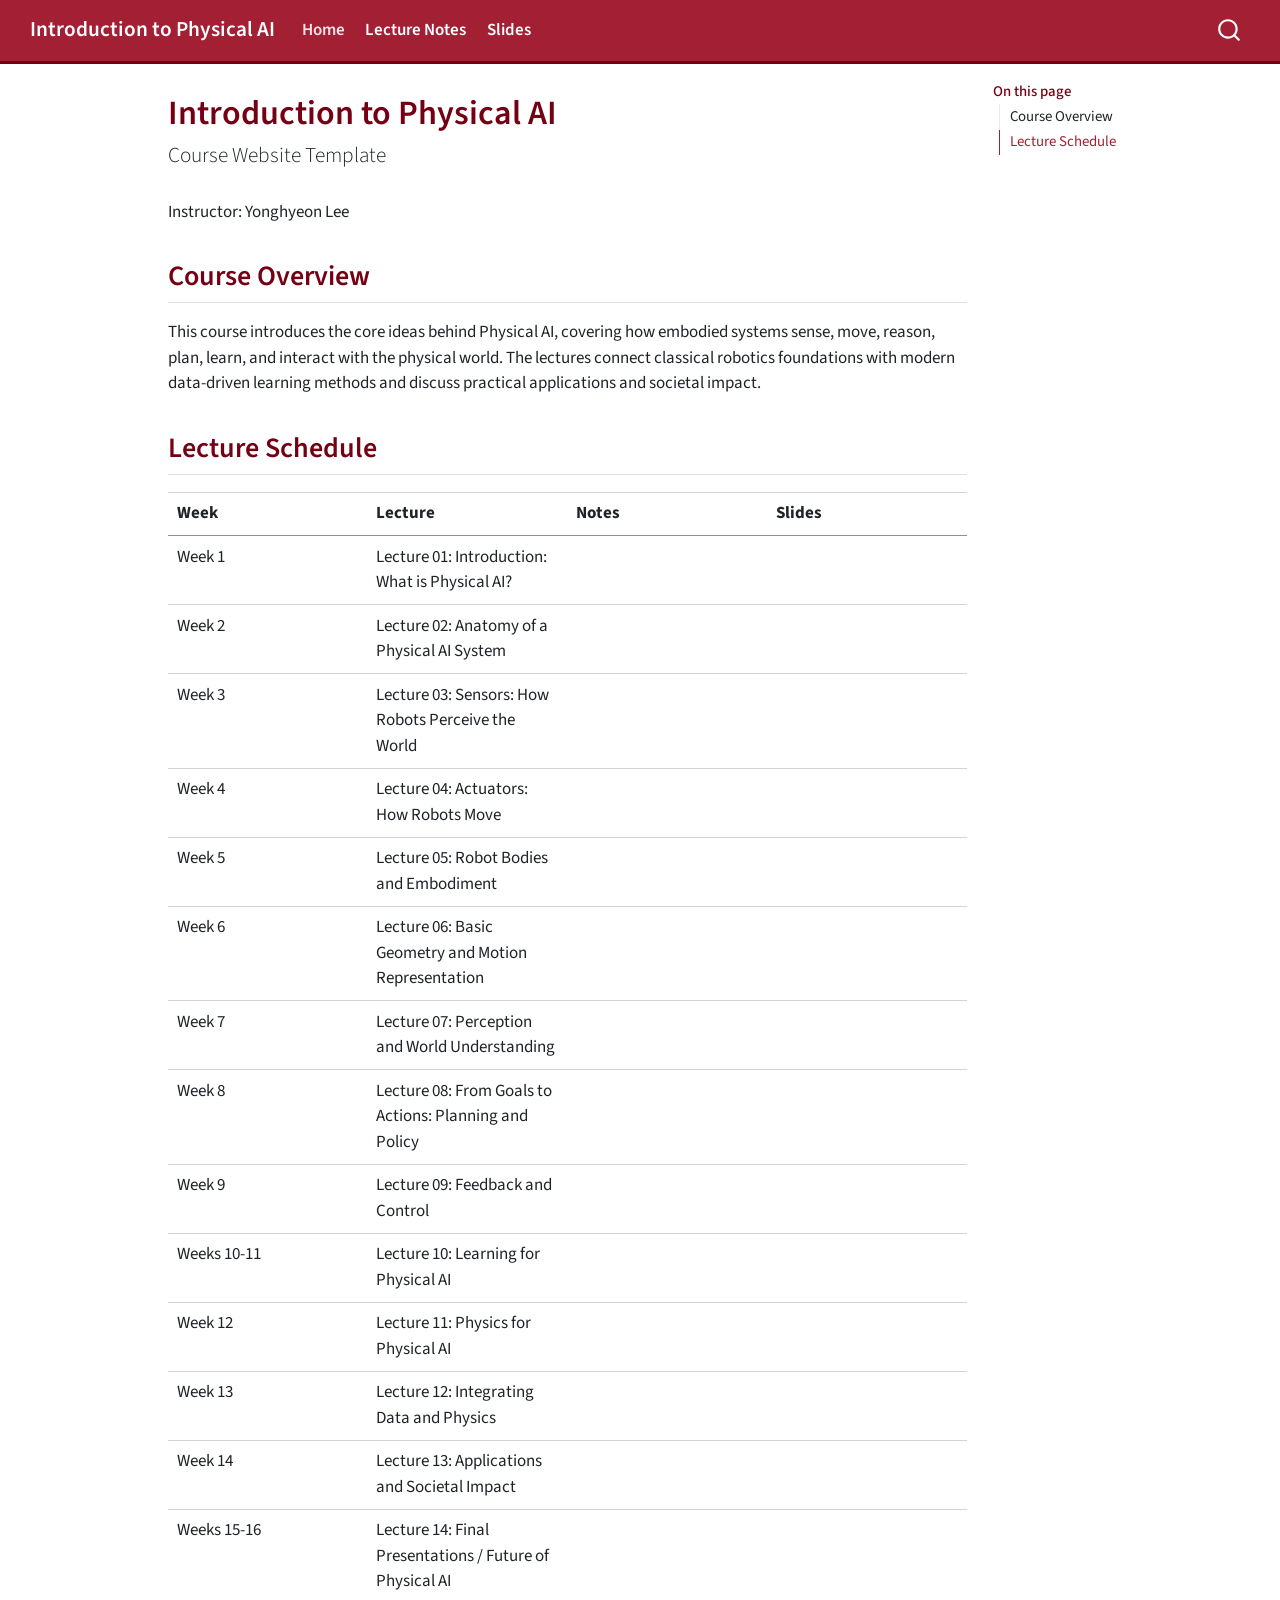
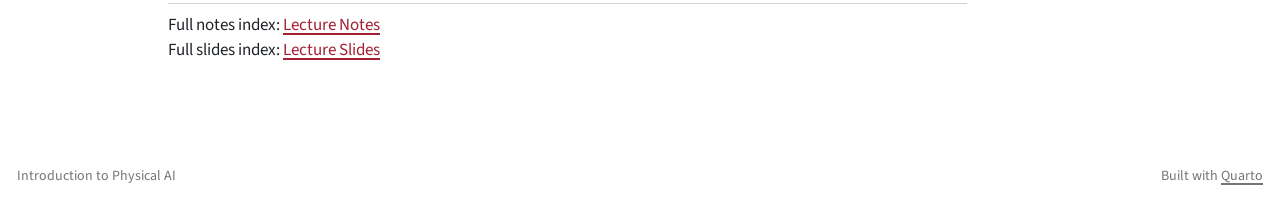
==== docs/index.html @ 6c6671f2 "update" ====
<!DOCTYPE html>
<html xmlns="http://www.w3.org/1999/xhtml" lang="en" xml:lang="en"><head>

<meta charset="utf-8">
<meta name="generator" content="quarto-1.9.36">

<meta name="viewport" content="width=device-width, initial-scale=1.0, user-scalable=yes">


<title>Introduction to Physical AI</title>
<style>
/* Default styles provided by pandoc.
** See https://pandoc.org/MANUAL.html#variables-for-html for config info.
*/
code{white-space: pre-wrap;}
span.smallcaps{font-variant: small-caps;}
div.columns{display: flex; gap: min(4vw, 1.5em);}
div.column{flex: auto; overflow-x: auto;}
div.hanging-indent{margin-left: 1.5em; text-indent: -1.5em;}
ul.task-list{list-style: none;}
ul.task-list li input[type="checkbox"] {
  width: 0.8em;
  margin: 0 0.8em 0.2em -1em; /* quarto-specific, see https://github.com/quarto-dev/quarto-cli/issues/4556 */ 
  vertical-align: middle;
}
</style>


<script src="site_libs/quarto-nav/quarto-nav.js"></script>
<script src="site_libs/quarto-nav/headroom.min.js"></script>
<script src="site_libs/clipboard/clipboard.min.js"></script>
<script src="site_libs/quarto-search/autocomplete.umd.js"></script>
<script src="site_libs/quarto-search/fuse.min.js"></script>
<script src="site_libs/quarto-search/quarto-search.js"></script>
<meta name="quarto:offset" content="./">
<script src="site_libs/quarto-html/quarto.js" type="module"></script>
<script src="site_libs/quarto-html/tabsets/tabsets.js" type="module"></script>
<script src="site_libs/quarto-html/popper.min.js"></script>
<script src="site_libs/quarto-html/tippy.umd.min.js"></script>
<script src="site_libs/quarto-html/anchor.min.js"></script>
<link href="site_libs/quarto-html/tippy.css" rel="stylesheet">
<link href="site_libs/quarto-html/quarto-syntax-highlighting-845c23b38eaddc0f92fda52bfe77a8c8.css" rel="stylesheet" id="quarto-text-highlighting-styles">
<script src="site_libs/bootstrap/bootstrap.min.js"></script>
<link href="site_libs/bootstrap/bootstrap-icons.css" rel="stylesheet">
<link href="site_libs/bootstrap/bootstrap-47ae49cd88c9343a815cddf6d1a5ff7e.min.css" rel="stylesheet" append-hash="true" id="quarto-bootstrap" data-mode="light">
<script id="quarto-search-options" type="application/json">{
  "location": "navbar",
  "copy-button": false,
  "collapse-after": 3,
  "panel-placement": "end",
  "type": "overlay",
  "limit": 50,
  "keyboard-shortcut": [
    "f",
    "/",
    "s"
  ],
  "show-item-context": false,
  "language": {
    "search-no-results-text": "No results",
    "search-matching-documents-text": "matching documents",
    "search-copy-link-title": "Copy link to search",
    "search-hide-matches-text": "Hide additional matches",
    "search-more-match-text": "more match in this document",
    "search-more-matches-text": "more matches in this document",
    "search-clear-button-title": "Clear",
    "search-text-placeholder": "",
    "search-detached-cancel-button-title": "Cancel",
    "search-submit-button-title": "Submit",
    "search-label": "Search"
  }
}</script>
<style>html{ scroll-behavior: smooth; }</style>


</head>

<body class="nav-fixed quarto-light">

<div id="quarto-search-results"></div>
  <header id="quarto-header" class="headroom fixed-top">
    <nav class="navbar navbar-expand-lg " data-bs-theme="dark">
      <div class="navbar-container container-fluid">
      <div class="navbar-brand-container mx-auto">
    <a class="navbar-brand" href="./index.html">
    <span class="navbar-title">Introduction to Physical AI</span>
    </a>
  </div>
            <div id="quarto-search" class="" title="Search"></div>
          <button class="navbar-toggler" type="button" data-bs-toggle="collapse" data-bs-target="#navbarCollapse" aria-controls="navbarCollapse" role="menu" aria-expanded="false" aria-label="Toggle navigation" onclick="if (window.quartoToggleHeadroom) { window.quartoToggleHeadroom(); }">
  <span class="navbar-toggler-icon"></span>
</button>
          <div class="collapse navbar-collapse" id="navbarCollapse">
            <ul class="navbar-nav navbar-nav-scroll me-auto">
  <li class="nav-item">
    <a class="nav-link active" href="./index.html" aria-current="page"> 
<span class="menu-text">Home</span></a>
  </li>  
  <li class="nav-item">
    <a class="nav-link" href="./notes/index.html"> 
<span class="menu-text">Lecture Notes</span></a>
  </li>  
  <li class="nav-item">
    <a class="nav-link" href="./slides/index.html"> 
<span class="menu-text">Slides</span></a>
  </li>  
</ul>
          </div> <!-- /navcollapse -->
            <div class="quarto-navbar-tools">
</div>
      </div> <!-- /container-fluid -->
    </nav>
</header>
<!-- content -->
<div id="quarto-content" class="quarto-container page-columns page-rows-contents page-layout-article page-navbar">
<!-- sidebar -->
<!-- margin-sidebar -->
    <div id="quarto-margin-sidebar" class="sidebar margin-sidebar">
        <nav id="TOC" role="doc-toc" class="toc-active">
    <h2 id="toc-title">On this page</h2>
   
  <ul>
  <li><a href="#course-overview" id="toc-course-overview" class="nav-link active" data-scroll-target="#course-overview">Course Overview</a></li>
  <li><a href="#lecture-schedule" id="toc-lecture-schedule" class="nav-link" data-scroll-target="#lecture-schedule">Lecture Schedule</a></li>
  </ul>
</nav>
    </div>
<!-- main -->
<main class="content" id="quarto-document-content">

<header id="title-block-header" class="quarto-title-block default">
<div class="quarto-title">
<h1 class="title">Introduction to Physical AI</h1>
<p class="subtitle lead">Course Website Template</p>
</div>



<div class="quarto-title-meta">

    
  
    
  </div>
  


</header>


<p>Instructor: Yonghyeon Lee</p>
<section id="course-overview" class="level2">
<h2 class="anchored" data-anchor-id="course-overview">Course Overview</h2>
<p>This course introduces the core ideas behind Physical AI, covering how embodied systems sense, move, reason, plan, learn, and interact with the physical world. The lectures connect classical robotics foundations with modern data-driven learning methods and discuss practical applications and societal impact.</p>
</section>
<section id="lecture-schedule" class="level2">
<h2 class="anchored" data-anchor-id="lecture-schedule">Lecture Schedule</h2>
<table class="caption-top table">
<colgroup>
<col style="width: 25%">
<col style="width: 25%">
<col style="width: 25%">
<col style="width: 25%">
</colgroup>
<thead>
<tr class="header">
<th>Week</th>
<th>Lecture</th>
<th>Notes</th>
<th>Slides</th>
</tr>
</thead>
<tbody>
<tr class="odd">
<td>Week 1</td>
<td>Lecture 01: Introduction: What is Physical AI?</td>
<td></td>
<td></td>
</tr>
<tr class="even">
<td>Week 2</td>
<td>Lecture 02: Anatomy of a Physical AI System</td>
<td></td>
<td></td>
</tr>
<tr class="odd">
<td>Week 3</td>
<td>Lecture 03: Sensors: How Robots Perceive the World</td>
<td></td>
<td></td>
</tr>
<tr class="even">
<td>Week 4</td>
<td>Lecture 04: Actuators: How Robots Move</td>
<td></td>
<td></td>
</tr>
<tr class="odd">
<td>Week 5</td>
<td>Lecture 05: Robot Bodies and Embodiment</td>
<td></td>
<td></td>
</tr>
<tr class="even">
<td>Week 6</td>
<td>Lecture 06: Basic Geometry and Motion Representation</td>
<td></td>
<td></td>
</tr>
<tr class="odd">
<td>Week 7</td>
<td>Lecture 07: Perception and World Understanding</td>
<td></td>
<td></td>
</tr>
<tr class="even">
<td>Week 8</td>
<td>Lecture 08: From Goals to Actions: Planning and Policy</td>
<td></td>
<td></td>
</tr>
<tr class="odd">
<td>Week 9</td>
<td>Lecture 09: Feedback and Control</td>
<td></td>
<td></td>
</tr>
<tr class="even">
<td>Weeks 10-11</td>
<td>Lecture 10: Learning for Physical AI</td>
<td></td>
<td></td>
</tr>
<tr class="odd">
<td>Week 12</td>
<td>Lecture 11: Physics for Physical AI</td>
<td></td>
<td></td>
</tr>
<tr class="even">
<td>Week 13</td>
<td>Lecture 12: Integrating Data and Physics</td>
<td></td>
<td></td>
</tr>
<tr class="odd">
<td>Week 14</td>
<td>Lecture 13: Applications and Societal Impact</td>
<td></td>
<td></td>
</tr>
<tr class="even">
<td>Weeks 15-16</td>
<td>Lecture 14: Final Presentations / Future of Physical AI</td>
<td></td>
<td></td>
</tr>
</tbody>
</table>
<p>Full notes index: <a href="./notes/index.html">Lecture Notes</a><br> Full slides index: <a href="./slides/index.html">Lecture Slides</a></p>


</section>

</main> <!-- /main -->
<script id="quarto-html-after-body" type="application/javascript">
  window.document.addEventListener("DOMContentLoaded", function (event) {
    const icon = "";
    const anchorJS = new window.AnchorJS();
    anchorJS.options = {
      placement: 'right',
      icon: icon
    };
    anchorJS.add('.anchored');
    const isCodeAnnotation = (el) => {
      for (const clz of el.classList) {
        if (clz.startsWith('code-annotation-')) {                     
          return true;
        }
      }
      return false;
    }
    const onCopySuccess = function(e) {
      // button target
      const button = e.trigger;
      // don't keep focus
      button.blur();
      // flash "checked"
      button.classList.add('code-copy-button-checked');
      var currentTitle = button.getAttribute("title");
      button.setAttribute("title", "Copied!");
      let tooltip;
      if (window.bootstrap) {
        button.setAttribute("data-bs-toggle", "tooltip");
        button.setAttribute("data-bs-placement", "left");
        button.setAttribute("data-bs-title", "Copied!");
        tooltip = new bootstrap.Tooltip(button, 
          { trigger: "manual", 
            customClass: "code-copy-button-tooltip",
            offset: [0, -8]});
        tooltip.show();    
      }
      setTimeout(function() {
        if (tooltip) {
          tooltip.hide();
          button.removeAttribute("data-bs-title");
          button.removeAttribute("data-bs-toggle");
          button.removeAttribute("data-bs-placement");
        }
        button.setAttribute("title", currentTitle);
        button.classList.remove('code-copy-button-checked');
      }, 1000);
      // clear code selection
      e.clearSelection();
    }
    const getTextToCopy = function(trigger) {
      const outerScaffold = trigger.parentElement.cloneNode(true);
      const codeEl = outerScaffold.querySelector('code');
      for (const childEl of codeEl.children) {
        if (isCodeAnnotation(childEl)) {
          childEl.remove();
        }
      }
      return codeEl.innerText;
    }
    const clipboard = new window.ClipboardJS('.code-copy-button:not([data-in-quarto-modal])', {
      text: getTextToCopy
    });
    clipboard.on('success', onCopySuccess);
    if (window.document.getElementById('quarto-embedded-source-code-modal')) {
      const clipboardModal = new window.ClipboardJS('.code-copy-button[data-in-quarto-modal]', {
        text: getTextToCopy,
        container: window.document.getElementById('quarto-embedded-source-code-modal')
      });
      clipboardModal.on('success', onCopySuccess);
    }
      var localhostRegex = new RegExp(/^(?:http|https):\/\/localhost\:?[0-9]*\//);
      var mailtoRegex = new RegExp(/^mailto:/);
        var filterRegex = new RegExp('/' + window.location.host + '/');
      var isInternal = (href) => {
          return filterRegex.test(href) || localhostRegex.test(href) || mailtoRegex.test(href);
      }
      // Inspect non-navigation links and adorn them if external
     var links = window.document.querySelectorAll('a[href]:not(.nav-link):not(.navbar-brand):not(.toc-action):not(.sidebar-link):not(.sidebar-item-toggle):not(.pagination-link):not(.no-external):not([aria-hidden]):not(.dropdown-item):not(.quarto-navigation-tool):not(.about-link)');
      for (var i=0; i<links.length; i++) {
        const link = links[i];
        if (!isInternal(link.href)) {
          // undo the damage that might have been done by quarto-nav.js in the case of
          // links that we want to consider external
          if (link.dataset.originalHref !== undefined) {
            link.href = link.dataset.originalHref;
          }
        }
      }
    function tippyHover(el, contentFn, onTriggerFn, onUntriggerFn) {
      const config = {
        allowHTML: true,
        maxWidth: 500,
        delay: 100,
        arrow: false,
        appendTo: function(el) {
            return el.parentElement;
        },
        interactive: true,
        interactiveBorder: 10,
        theme: 'quarto',
        placement: 'bottom-start',
      };
      if (contentFn) {
        config.content = contentFn;
      }
      if (onTriggerFn) {
        config.onTrigger = onTriggerFn;
      }
      if (onUntriggerFn) {
        config.onUntrigger = onUntriggerFn;
      }
      window.tippy(el, config); 
    }
    const noterefs = window.document.querySelectorAll('a[role="doc-noteref"]');
    for (var i=0; i<noterefs.length; i++) {
      const ref = noterefs[i];
      tippyHover(ref, function() {
        // use id or data attribute instead here
        let href = ref.getAttribute('data-footnote-href') || ref.getAttribute('href');
        try { href = new URL(href).hash; } catch {}
        const id = href.replace(/^#\/?/, "");
        const note = window.document.getElementById(id);
        if (note) {
          return note.innerHTML;
        } else {
          return "";
        }
      });
    }
    const xrefs = window.document.querySelectorAll('a.quarto-xref');
    const processXRef = (id, note) => {
      // Strip column container classes
      const stripColumnClz = (el) => {
        el.classList.remove("page-full", "page-columns");
        if (el.children) {
          for (const child of el.children) {
            stripColumnClz(child);
          }
        }
      }
      stripColumnClz(note)
      if (id === null || id.startsWith('sec-')) {
        // Special case sections, only their first couple elements
        const container = document.createElement("div");
        if (note.children && note.children.length > 2) {
          container.appendChild(note.children[0].cloneNode(true));
          for (let i = 1; i < note.children.length; i++) {
            const child = note.children[i];
            if (child.tagName === "P" && child.innerText === "") {
              continue;
            } else {
              container.appendChild(child.cloneNode(true));
              break;
            }
          }
          if (window.Quarto?.typesetMath) {
            window.Quarto.typesetMath(container);
          }
          return container.innerHTML
        } else {
          if (window.Quarto?.typesetMath) {
            window.Quarto.typesetMath(note);
          }
          return note.innerHTML;
        }
      } else {
        // Remove any anchor links if they are present
        const anchorLink = note.querySelector('a.anchorjs-link');
        if (anchorLink) {
          anchorLink.remove();
        }
        if (window.Quarto?.typesetMath) {
          window.Quarto.typesetMath(note);
        }
        if (note.classList.contains("callout")) {
          return note.outerHTML;
        } else {
          return note.innerHTML;
        }
      }
    }
    for (var i=0; i<xrefs.length; i++) {
      const xref = xrefs[i];
      tippyHover(xref, undefined, function(instance) {
        instance.disable();
        let url = xref.getAttribute('href');
        let hash = undefined; 
        if (url.startsWith('#')) {
          hash = url;
        } else {
          try { hash = new URL(url).hash; } catch {}
        }
        if (hash) {
          const id = hash.replace(/^#\/?/, "");
          const note = window.document.getElementById(id);
          if (note !== null) {
            try {
              const html = processXRef(id, note.cloneNode(true));
              instance.setContent(html);
            } finally {
              instance.enable();
              instance.show();
            }
          } else {
            // See if we can fetch this
            fetch(url.split('#')[0])
            .then(res => res.text())
            .then(html => {
              const parser = new DOMParser();
              const htmlDoc = parser.parseFromString(html, "text/html");
              const note = htmlDoc.getElementById(id);
              if (note !== null) {
                const html = processXRef(id, note);
                instance.setContent(html);
              } 
            }).finally(() => {
              instance.enable();
              instance.show();
            });
          }
        } else {
          // See if we can fetch a full url (with no hash to target)
          // This is a special case and we should probably do some content thinning / targeting
          fetch(url)
          .then(res => res.text())
          .then(html => {
            const parser = new DOMParser();
            const htmlDoc = parser.parseFromString(html, "text/html");
            const note = htmlDoc.querySelector('main.content');
            if (note !== null) {
              // This should only happen for chapter cross references
              // (since there is no id in the URL)
              // remove the first header
              if (note.children.length > 0 && note.children[0].tagName === "HEADER") {
                note.children[0].remove();
              }
              const html = processXRef(null, note);
              instance.setContent(html);
            } 
          }).finally(() => {
            instance.enable();
            instance.show();
          });
        }
      }, function(instance) {
      });
    }
        let selectedAnnoteEl;
        const selectorForAnnotation = ( cell, annotation) => {
          let cellAttr = 'data-code-cell="' + cell + '"';
          let lineAttr = 'data-code-annotation="' +  annotation + '"';
          const selector = 'span[' + cellAttr + '][' + lineAttr + ']';
          return selector;
        }
        const selectCodeLines = (annoteEl) => {
          const doc = window.document;
          const targetCell = annoteEl.getAttribute("data-target-cell");
          const targetAnnotation = annoteEl.getAttribute("data-target-annotation");
          const annoteSpan = window.document.querySelector(selectorForAnnotation(targetCell, targetAnnotation));
          const lines = annoteSpan.getAttribute("data-code-lines").split(",");
          const lineIds = lines.map((line) => {
            return targetCell + "-" + line;
          })
          let top = null;
          let height = null;
          let parent = null;
          if (lineIds.length > 0) {
              //compute the position of the single el (top and bottom and make a div)
              const el = window.document.getElementById(lineIds[0]);
              top = el.offsetTop;
              height = el.offsetHeight;
              parent = el.parentElement.parentElement;
            if (lineIds.length > 1) {
              const lastEl = window.document.getElementById(lineIds[lineIds.length - 1]);
              const bottom = lastEl.offsetTop + lastEl.offsetHeight;
              height = bottom - top;
            }
            if (top !== null && height !== null && parent !== null) {
              // cook up a div (if necessary) and position it 
              let div = window.document.getElementById("code-annotation-line-highlight");
              if (div === null) {
                div = window.document.createElement("div");
                div.setAttribute("id", "code-annotation-line-highlight");
                div.style.position = 'absolute';
                parent.appendChild(div);
              }
              div.style.top = top - 2 + "px";
              div.style.height = height + 4 + "px";
              div.style.left = 0;
              let gutterDiv = window.document.getElementById("code-annotation-line-highlight-gutter");
              if (gutterDiv === null) {
                gutterDiv = window.document.createElement("div");
                gutterDiv.setAttribute("id", "code-annotation-line-highlight-gutter");
                gutterDiv.style.position = 'absolute';
                const codeCell = window.document.getElementById(targetCell);
                const gutter = codeCell.querySelector('.code-annotation-gutter');
                gutter.appendChild(gutterDiv);
              }
              gutterDiv.style.top = top - 2 + "px";
              gutterDiv.style.height = height + 4 + "px";
            }
            selectedAnnoteEl = annoteEl;
          }
        };
        const unselectCodeLines = () => {
          const elementsIds = ["code-annotation-line-highlight", "code-annotation-line-highlight-gutter"];
          elementsIds.forEach((elId) => {
            const div = window.document.getElementById(elId);
            if (div) {
              div.remove();
            }
          });
          selectedAnnoteEl = undefined;
        };
          // Handle positioning of the toggle
      window.addEventListener(
        "resize",
        throttle(() => {
          elRect = undefined;
          if (selectedAnnoteEl) {
            selectCodeLines(selectedAnnoteEl);
          }
        }, 10)
      );
      function throttle(fn, ms) {
      let throttle = false;
      let timer;
        return (...args) => {
          if(!throttle) { // first call gets through
              fn.apply(this, args);
              throttle = true;
          } else { // all the others get throttled
              if(timer) clearTimeout(timer); // cancel #2
              timer = setTimeout(() => {
                fn.apply(this, args);
                timer = throttle = false;
              }, ms);
          }
        };
      }
        // Attach click handler to the DT
        const annoteDls = window.document.querySelectorAll('dt[data-target-cell]');
        for (const annoteDlNode of annoteDls) {
          annoteDlNode.addEventListener('click', (event) => {
            const clickedEl = event.target;
            if (clickedEl !== selectedAnnoteEl) {
              unselectCodeLines();
              const activeEl = window.document.querySelector('dt[data-target-cell].code-annotation-active');
              if (activeEl) {
                activeEl.classList.remove('code-annotation-active');
              }
              selectCodeLines(clickedEl);
              clickedEl.classList.add('code-annotation-active');
            } else {
              // Unselect the line
              unselectCodeLines();
              clickedEl.classList.remove('code-annotation-active');
            }
          });
        }
    const findCites = (el) => {
      const parentEl = el.parentElement;
      if (parentEl) {
        const cites = parentEl.dataset.cites;
        if (cites) {
          return {
            el,
            cites: cites.split(' ')
          };
        } else {
          return findCites(el.parentElement)
        }
      } else {
        return undefined;
      }
    };
    var bibliorefs = window.document.querySelectorAll('a[role="doc-biblioref"]');
    for (var i=0; i<bibliorefs.length; i++) {
      const ref = bibliorefs[i];
      const citeInfo = findCites(ref);
      if (citeInfo) {
        tippyHover(citeInfo.el, function() {
          var popup = window.document.createElement('div');
          citeInfo.cites.forEach(function(cite) {
            var citeDiv = window.document.createElement('div');
            citeDiv.classList.add('hanging-indent');
            citeDiv.classList.add('csl-entry');
            var biblioDiv = window.document.getElementById('ref-' + cite);
            if (biblioDiv) {
              citeDiv.innerHTML = biblioDiv.innerHTML;
            }
            popup.appendChild(citeDiv);
          });
          return popup.innerHTML;
        });
      }
    }
  });
  </script>
</div> <!-- /content -->
<footer class="footer">
  <div class="nav-footer">
    <div class="nav-footer-left">
<p>Introduction to Physical AI</p>
</div>   
    <div class="nav-footer-center">
      &nbsp;
    </div>
    <div class="nav-footer-right">
<p>Built with <a href="https://quarto.org">Quarto</a></p>
</div>
  </div>
</footer>




<script src="site_libs/quarto-html/zenscroll-min.js"></script>
</body></html>
---- docs/site_libs/quarto-html/tippy.css ----
.tippy-box[data-animation=fade][data-state=hidden]{opacity:0}[data-tippy-root]{max-width:calc(100vw - 10px)}.tippy-box{position:relative;background-color:#333;color:#fff;border-radius:4px;font-size:14px;line-height:1.4;white-space:normal;outline:0;transition-property:transform,visibility,opacity}.tippy-box[data-placement^=top]>.tippy-arrow{bottom:0}.tippy-box[data-placement^=top]>.tippy-arrow:before{bottom:-7px;left:0;border-width:8px 8px 0;border-top-color:initial;transform-origin:center top}.tippy-box[data-placement^=bottom]>.tippy-arrow{top:0}.tippy-box[data-placement^=bottom]>.tippy-arrow:before{top:-7px;left:0;border-width:0 8px 8px;border-bottom-color:initial;transform-origin:center bottom}.tippy-box[data-placement^=left]>.tippy-arrow{right:0}.tippy-box[data-placement^=left]>.tippy-arrow:before{border-width:8px 0 8px 8px;border-left-color:initial;right:-7px;transform-origin:center left}.tippy-box[data-placement^=right]>.tippy-arrow{left:0}.tippy-box[data-placement^=right]>.tippy-arrow:before{left:-7px;border-width:8px 8px 8px 0;border-right-color:initial;transform-origin:center right}.tippy-box[data-inertia][data-state=visible]{transition-timing-function:cubic-bezier(.54,1.5,.38,1.11)}.tippy-arrow{width:16px;height:16px;color:#333}.tippy-arrow:before{content:"";position:absolute;border-color:transparent;border-style:solid}.tippy-content{position:relative;padding:5px 9px;z-index:1}
---- docs/site_libs/quarto-html/quarto-syntax-highlighting-845c23b38eaddc0f92fda52bfe77a8c8.css ----
/* quarto syntax highlight colors */
:root {
  --quarto-hl-ot-color: #003B4F;
  --quarto-hl-at-color: #657422;
  --quarto-hl-ss-color: #20794D;
  --quarto-hl-an-color: #5E5E5E;
  --quarto-hl-fu-color: #4758AB;
  --quarto-hl-st-color: #20794D;
  --quarto-hl-cf-color: #003B4F;
  --quarto-hl-op-color: #5E5E5E;
  --quarto-hl-er-color: #AD0000;
  --quarto-hl-bn-color: #AD0000;
  --quarto-hl-al-color: #AD0000;
  --quarto-hl-va-color: #111111;
  --quarto-hl-bu-color: inherit;
  --quarto-hl-ex-color: inherit;
  --quarto-hl-pp-color: #AD0000;
  --quarto-hl-in-color: #5E5E5E;
  --quarto-hl-vs-color: #20794D;
  --quarto-hl-wa-color: #5E5E5E;
  --quarto-hl-do-color: #5E5E5E;
  --quarto-hl-im-color: #00769E;
  --quarto-hl-ch-color: #20794D;
  --quarto-hl-dt-color: #AD0000;
  --quarto-hl-fl-color: #AD0000;
  --quarto-hl-co-color: #5E5E5E;
  --quarto-hl-cv-color: #5E5E5E;
  --quarto-hl-cn-color: #8f5902;
  --quarto-hl-sc-color: #5E5E5E;
  --quarto-hl-dv-color: #AD0000;
  --quarto-hl-kw-color: #003B4F;
}

/* other quarto variables */
:root {
  --quarto-font-monospace: SFMono-Regular, Menlo, Monaco, Consolas, "Liberation Mono", "Courier New", monospace;
}

/* syntax highlight based on Pandoc's rules */
pre > code.sourceCode > span {
  color: #003B4F;
}

code.sourceCode > span {
  color: #003B4F;
}

div.sourceCode,
div.sourceCode pre.sourceCode {
  color: #003B4F;
}

/* Normal */
code span {
  color: #003B4F;
}

/* Alert */
code span.al {
  color: #AD0000;
  font-style: inherit;
}

/* Annotation */
code span.an {
  color: #5E5E5E;
  font-style: inherit;
}

/* Attribute */
code span.at {
  color: #657422;
  font-style: inherit;
}

/* BaseN */
code span.bn {
  color: #AD0000;
  font-style: inherit;
}

/* BuiltIn */
code span.bu {
  font-style: inherit;
}

/* ControlFlow */
code span.cf {
  color: #003B4F;
  font-weight: bold;
  font-style: inherit;
}

/* Char */
code span.ch {
  color: #20794D;
  font-style: inherit;
}

/* Constant */
code span.cn {
  color: #8f5902;
  font-style: inherit;
}

/* Comment */
code span.co {
  color: #5E5E5E;
  font-style: inherit;
}

/* CommentVar */
code span.cv {
  color: #5E5E5E;
  font-style: italic;
}

/* Documentation */
code span.do {
  color: #5E5E5E;
  font-style: italic;
}

/* DataType */
code span.dt {
  color: #AD0000;
  font-style: inherit;
}

/* DecVal */
code span.dv {
  color: #AD0000;
  font-style: inherit;
}

/* Error */
code span.er {
  color: #AD0000;
  font-style: inherit;
}

/* Extension */
code span.ex {
  font-style: inherit;
}

/* Float */
code span.fl {
  color: #AD0000;
  font-style: inherit;
}

/* Function */
code span.fu {
  color: #4758AB;
  font-style: inherit;
}

/* Import */
code span.im {
  color: #00769E;
  font-style: inherit;
}

/* Information */
code span.in {
  color: #5E5E5E;
  font-style: inherit;
}

/* Keyword */
code span.kw {
  color: #003B4F;
  font-weight: bold;
  font-style: inherit;
}

/* Operator */
code span.op {
  color: #5E5E5E;
  font-style: inherit;
}

/* Other */
code span.ot {
  color: #003B4F;
  font-style: inherit;
}

/* Preprocessor */
code span.pp {
  color: #AD0000;
  font-style: inherit;
}

/* SpecialChar */
code span.sc {
  color: #5E5E5E;
  font-style: inherit;
}

/* SpecialString */
code span.ss {
  color: #20794D;
  font-style: inherit;
}

/* String */
code span.st {
  color: #20794D;
  font-style: inherit;
}

/* Variable */
code span.va {
  color: #111111;
  font-style: inherit;
}

/* VerbatimString */
code span.vs {
  color: #20794D;
  font-style: inherit;
}

/* Warning */
code span.wa {
  color: #5E5E5E;
  font-style: italic;
}

.prevent-inlining {
  content: "</";
}

/*# sourceMappingURL=ac89f0bb514bba72461919f78549e31c.css.map */
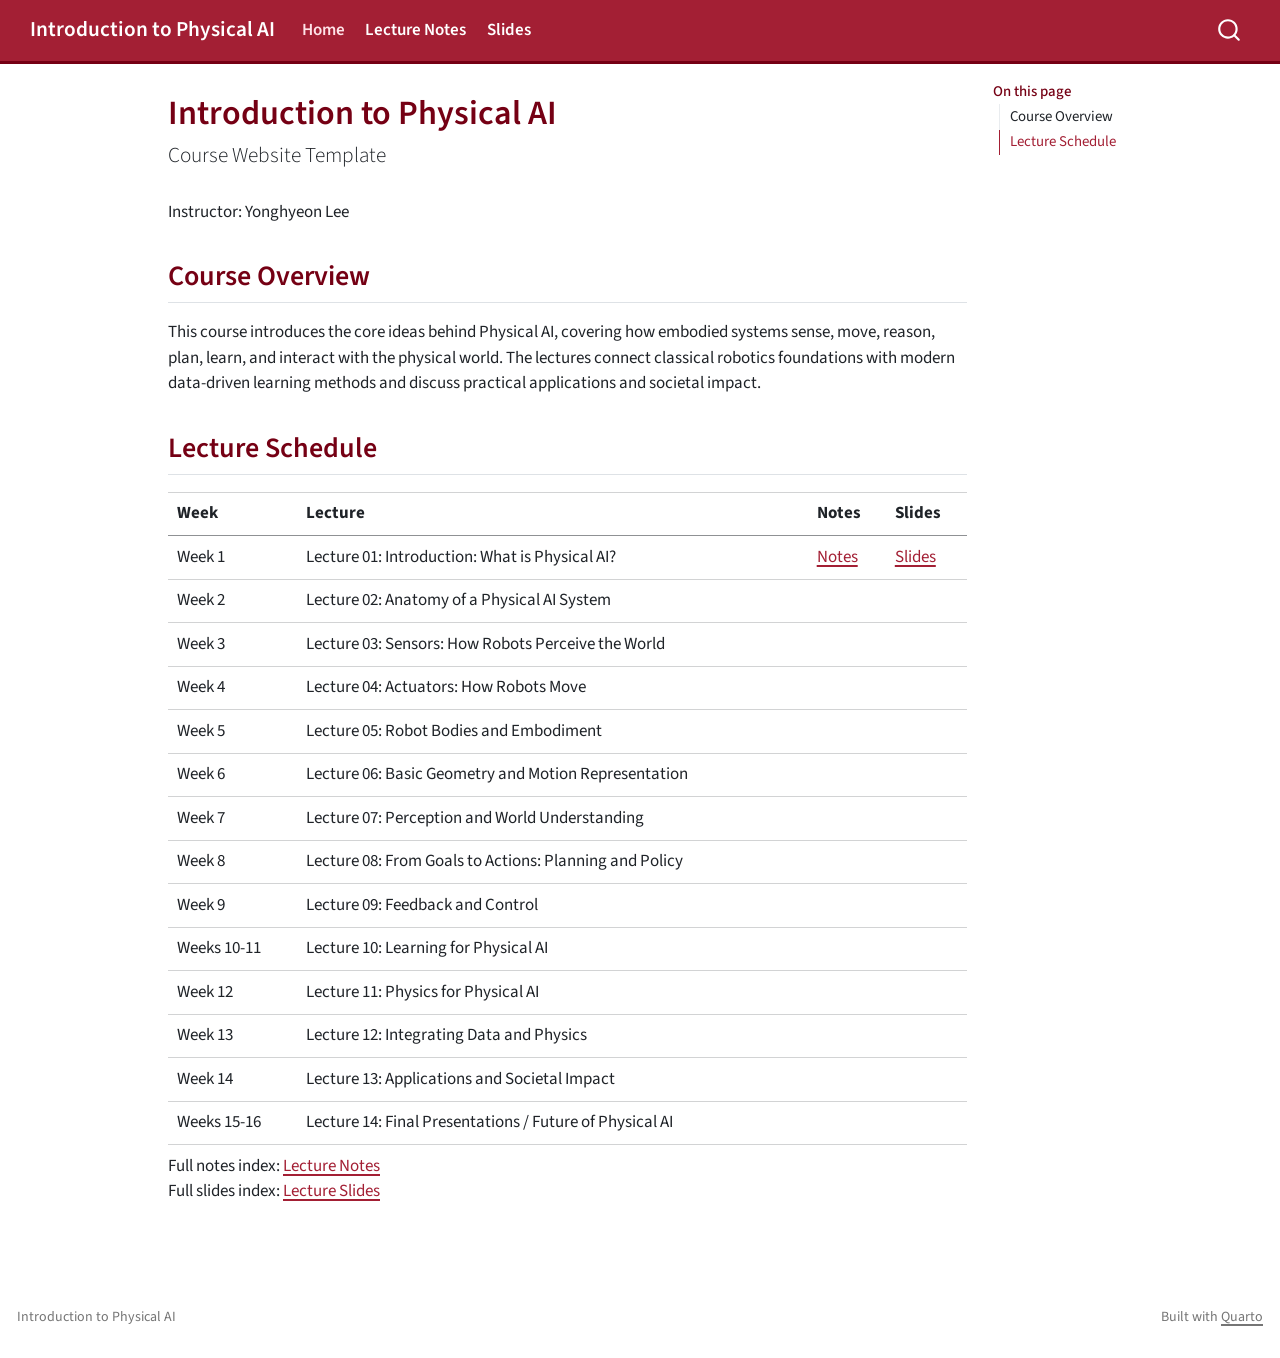
==== commit 9cce608e: "update" ====
--- a/docs/index.html
+++ b/docs/index.html
@@ -156,12 +156,6 @@
 <section id="lecture-schedule" class="level2">
 <h2 class="anchored" data-anchor-id="lecture-schedule">Lecture Schedule</h2>
 <table class="caption-top table">
-<colgroup>
-<col style="width: 25%">
-<col style="width: 25%">
-<col style="width: 25%">
-<col style="width: 25%">
-</colgroup>
 <thead>
 <tr class="header">
 <th>Week</th>
@@ -174,8 +168,8 @@
 <tr class="odd">
 <td>Week 1</td>
 <td>Lecture 01: Introduction: What is Physical AI?</td>
-<td></td>
-<td></td>
+<td><a href="notes/what_is_physical_ai.qmd">Notes</a></td>
+<td><a href="https://1drv.ms/p/c/831745eefddf18d9/IQDcJe5nNr1aT55wQnANUypHAR9lrb_BRc5bE60a1k5iy3M?e=qC3FmL">Slides</a></td>
 </tr>
 <tr class="even">
 <td>Week 2</td>
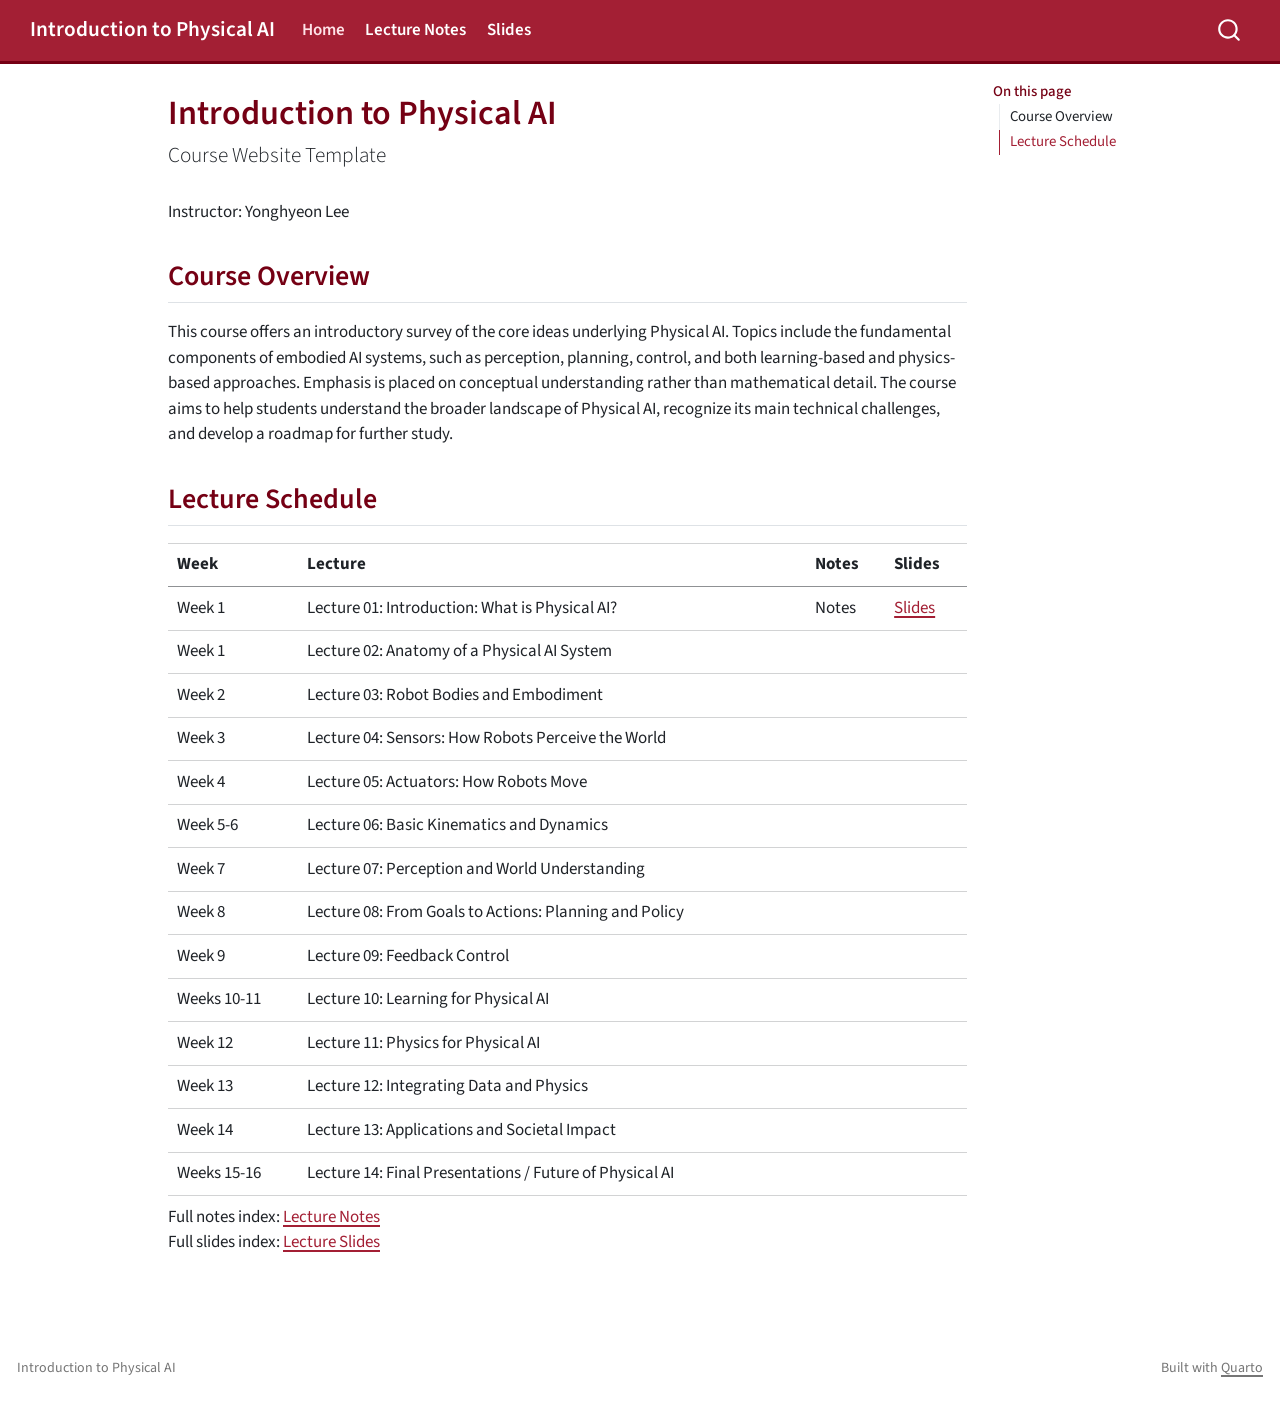
==== commit 05ff851c: "update" ====
--- a/docs/index.html
+++ b/docs/index.html
@@ -151,7 +151,7 @@
 <p>Instructor: Yonghyeon Lee</p>
 <section id="course-overview" class="level2">
 <h2 class="anchored" data-anchor-id="course-overview">Course Overview</h2>
-<p>This course introduces the core ideas behind Physical AI, covering how embodied systems sense, move, reason, plan, learn, and interact with the physical world. The lectures connect classical robotics foundations with modern data-driven learning methods and discuss practical applications and societal impact.</p>
+<p>This course offers an introductory survey of the core ideas underlying Physical AI. Topics include the fundamental components of embodied AI systems, such as perception, planning, control, and both learning-based and physics-based approaches. Emphasis is placed on conceptual understanding rather than mathematical detail. The course aims to help students understand the broader landscape of Physical AI, recognize its main technical challenges, and develop a roadmap for further study.</p>
 </section>
 <section id="lecture-schedule" class="level2">
 <h2 class="anchored" data-anchor-id="lecture-schedule">Lecture Schedule</h2>
@@ -168,36 +168,36 @@
 <tr class="odd">
 <td>Week 1</td>
 <td>Lecture 01: Introduction: What is Physical AI?</td>
-<td><a href="notes/what_is_physical_ai.qmd">Notes</a></td>
+<td>Notes</td>
 <td><a href="https://1drv.ms/p/c/831745eefddf18d9/IQDcJe5nNr1aT55wQnANUypHAR9lrb_BRc5bE60a1k5iy3M?e=qC3FmL">Slides</a></td>
 </tr>
 <tr class="even">
+<td>Week 1</td>
+<td>Lecture 02: Anatomy of a Physical AI System</td>
+<td></td>
+<td></td>
+</tr>
+<tr class="odd">
 <td>Week 2</td>
-<td>Lecture 02: Anatomy of a Physical AI System</td>
+<td>Lecture 03: Robot Bodies and Embodiment</td>
+<td></td>
+<td></td>
+</tr>
+<tr class="even">
+<td>Week 3</td>
+<td>Lecture 04: Sensors: How Robots Perceive the World</td>
 <td></td>
 <td></td>
 </tr>
 <tr class="odd">
-<td>Week 3</td>
-<td>Lecture 03: Sensors: How Robots Perceive the World</td>
+<td>Week 4</td>
+<td>Lecture 05: Actuators: How Robots Move</td>
 <td></td>
 <td></td>
 </tr>
 <tr class="even">
-<td>Week 4</td>
-<td>Lecture 04: Actuators: How Robots Move</td>
-<td></td>
-<td></td>
-</tr>
-<tr class="odd">
-<td>Week 5</td>
-<td>Lecture 05: Robot Bodies and Embodiment</td>
-<td></td>
-<td></td>
-</tr>
-<tr class="even">
-<td>Week 6</td>
-<td>Lecture 06: Basic Geometry and Motion Representation</td>
+<td>Week 5-6</td>
+<td>Lecture 06: Basic Kinematics and Dynamics</td>
 <td></td>
 <td></td>
 </tr>
@@ -215,7 +215,7 @@
 </tr>
 <tr class="odd">
 <td>Week 9</td>
-<td>Lecture 09: Feedback and Control</td>
+<td>Lecture 09: Feedback Control</td>
 <td></td>
 <td></td>
 </tr>
